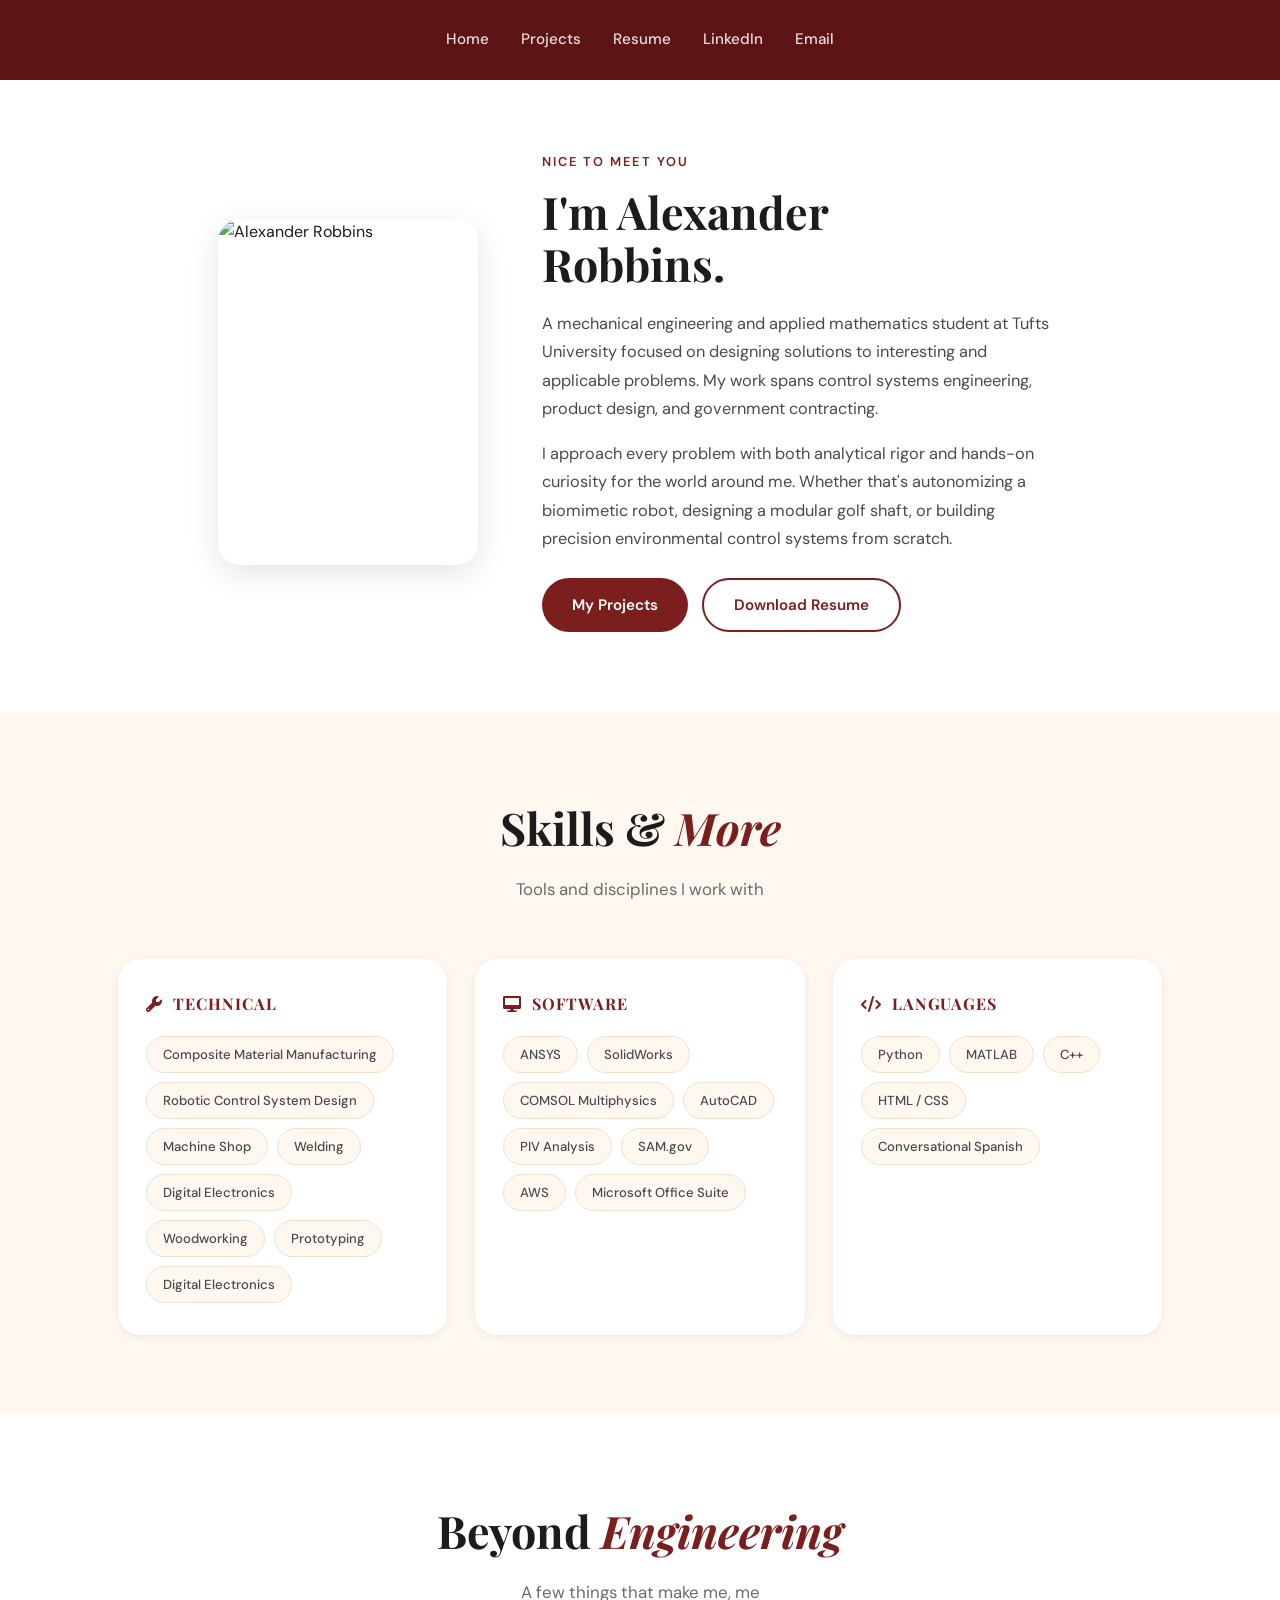
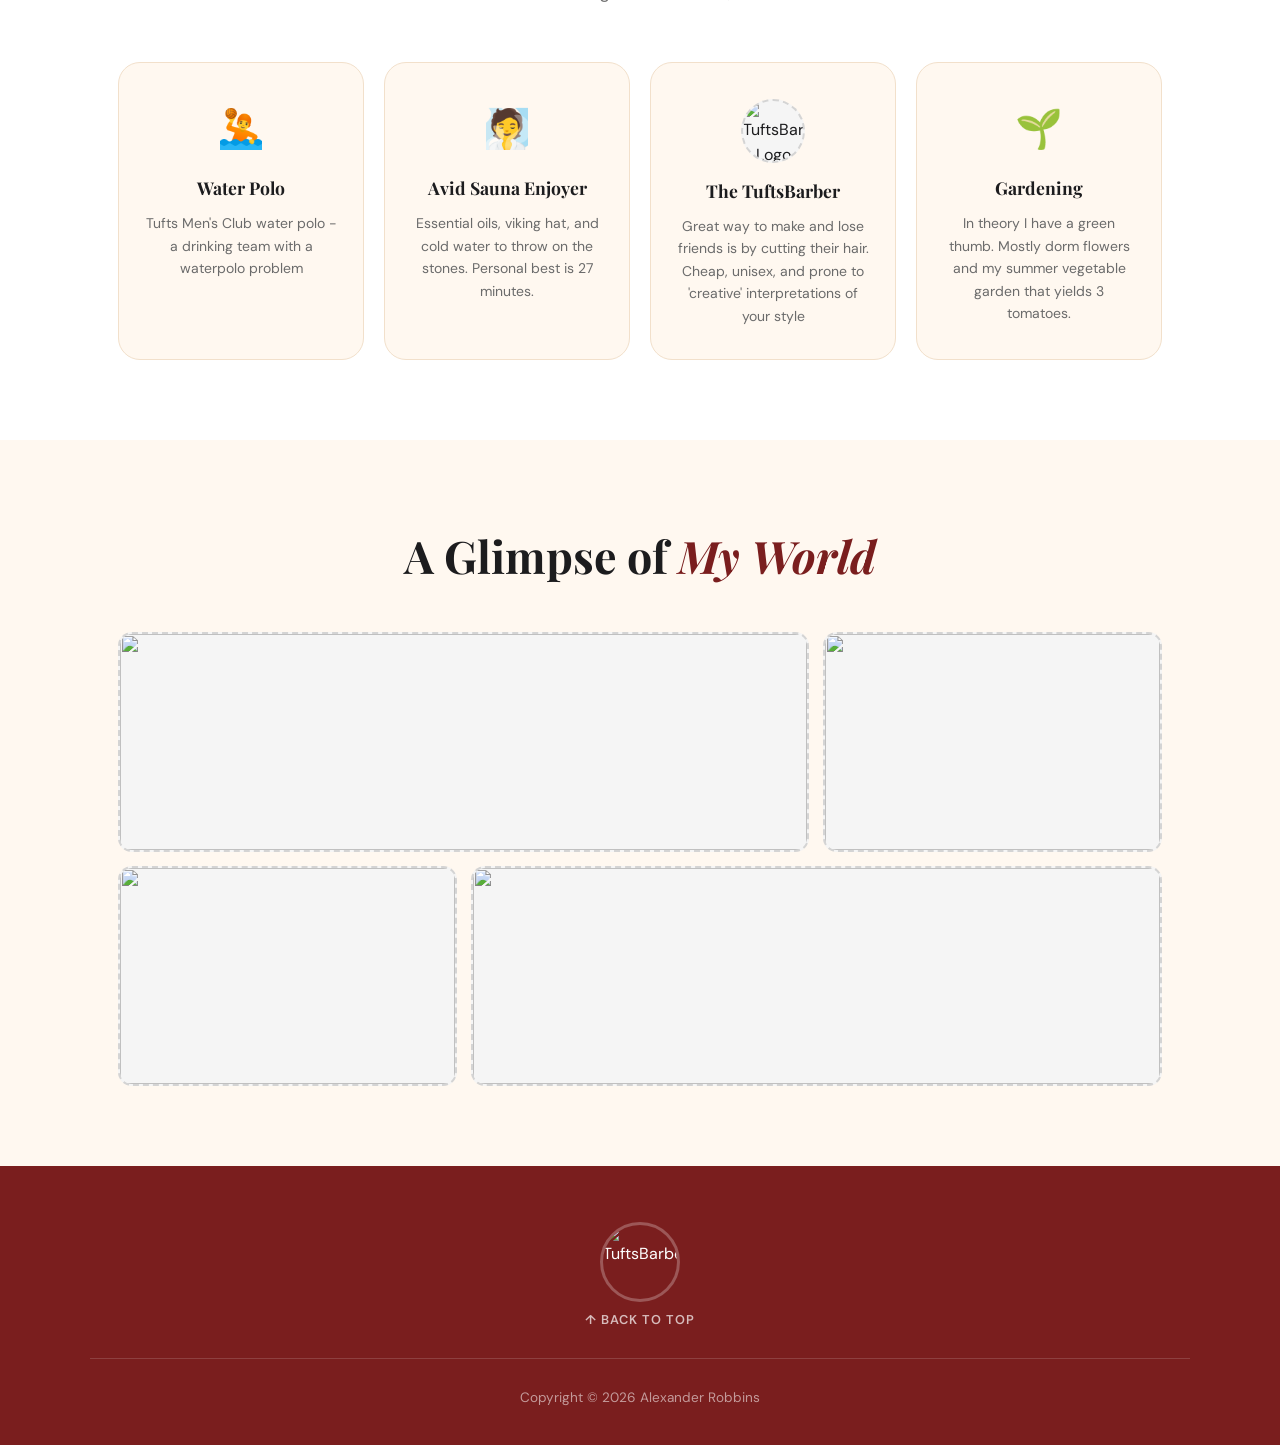
==== aboutme.html @ dc8f38fe "Add files via upload" ====
<!DOCTYPE html>
<html lang="en">
<head>
  <meta charset="UTF-8">
  <meta name="viewport" content="width=device-width, initial-scale=1.0">
  <title>About Me — Alexander Robbins</title>
  <link rel="stylesheet" href="./styles.css">
  <link href="https://cdnjs.cloudflare.com/ajax/libs/font-awesome/6.0.0/css/all.min.css" rel="stylesheet">
</head>

<body>

  <!-- ═══════════════════════════════════════════════
       NAVIGATION
       ═══════════════════════════════════════════════ -->
  <nav id="navbar">
    <div class="nav__inner">
      <a href="index.html" class="nav__logo">Alexander Robbins</a>
      <ul class="nav__links" id="navLinks">
        <li><a href="index.html"    class="nav__link">Home</a></li>
        <li><a href="./images/Alexander Robbins Resume Feb 2026.pdf" target="_blank" class="nav__link">Resume</a></li>
        <li><a href="projects.html" class="nav__link">Projects</a></li>
        <li><a href="contact.html" class="nav__link">Contact Me</a></li>
      </ul>
      <button class="nav__hamburger" id="hamburger" aria-label="Toggle menu">
        <span></span><span></span><span></span>
      </button>
    </div>
  </nav>

  <!-- ═══════════════════════════════════════════════
       ABOUT HERO — Photo + Bio
       ═══════════════════════════════════════════════ -->
  <section class="about-hero">
    <div class="about-hero__inner">

      <!-- Portrait photo -->
      <div class="about-hero__photo-wrap">
        <img
          src="./images/smilely.JPG"
          alt="Alexander Robbins"
          class="about-hero__photo"
        >
        <div class="about-hero__photo-accent"></div>
      </div>

      <!-- Bio text -->
      <div class="about-hero__text">
        <p class="about-hero__eyebrow">Nice to Meet You</p>
        <h1 class="about-hero__name">I'm Alexander<br>Robbins.</h1>
        <p class="about-hero__bio">
          A mechanical engineering and applied mathematics student at Tufts University focused on
          designing solutions to interesting and applicable problems. My work spans control systems engineering, product design, and
          government contracting.
        </p>
        <p class="about-hero__bio">
          I approach every problem with both analytical rigor and hands-on curiosity for the world around me. 
          Whether that's autonomizing a biomimetic robot, designing a modular golf shaft,
          or building precision environmental control systems from scratch.
        </p>
        <div style="display:flex; gap:14px; flex-wrap:wrap; margin-top:24px;">
          <a href="projects.html" class="btn btn--primary">My Projects</a>
          <a href="./images/Alexander Robbins Resume Feb 2026.pdf" target="_blank" class="btn btn--outline">Download Resume</a>
        </div>
      </div>

    </div>
  </section>

  <!-- ═══════════════════════════════════════════════
       SKILLS — tag chip style
       Add or remove <span class="skill-tag"> to
       update any category at any time
       ═══════════════════════════════════════════════ -->
  <section class="skills-section section--cream">
    <div class="container">
      <h2 class="section-title">Skills &amp; <span>More</span></h2>
      <p class="section-subtitle">Tools and disciplines I work with</p>

      <div class="skills__categories">

        <!-- Technical Skills -->
        <div class="skills__category reveal">
          <h3 class="skills__category-title">
            <i class="fas fa-wrench"></i> Technical
          </h3>
          <div class="skills__tags">
            <span class="skill-tag">Composite Material Manufacturing</span>
            <span class="skill-tag">Robotic Control System Design</span>
            <span class="skill-tag">Machine Shop</span>
            <span class="skill-tag">Welding</span>
            <span class="skill-tag">Digital Electronics</span>
            <span class="skill-tag">Woodworking</span>
            <span class="skill-tag">Prototyping</span>
            <span class="skill-tag">Digital Electronics</span>
          </div>
        </div>

        <!-- Software -->
        <div class="skills__category reveal reveal--delay-1">
          <h3 class="skills__category-title">
            <i class="fas fa-desktop"></i> Software
          </h3>
          <div class="skills__tags">
            <span class="skill-tag">ANSYS</span>
            <span class="skill-tag">SolidWorks</span>
            <span class="skill-tag">COMSOL Multiphysics</span>
            <span class="skill-tag">AutoCAD</span>
            <span class="skill-tag">PIV Analysis</span>
            <span class="skill-tag">SAM.gov</span>
            <span class="skill-tag">AWS</span>
            <span class="skill-tag">Microsoft Office Suite</span>
          </div>
        </div>

        <!-- Languages -->
        <div class="skills__category reveal reveal--delay-2">
          <h3 class="skills__category-title">
            <i class="fas fa-code"></i> Languages
          </h3>
          <div class="skills__tags">
            <span class="skill-tag">Python</span>
            <span class="skill-tag">MATLAB</span>
            <span class="skill-tag">C++</span>
            <span class="skill-tag">HTML / CSS</span>
            <span class="skill-tag">Conversational Spanish</span>
          </div>
        </div>

      </div>
    </div>
  </section>

  <!-- ═══════════════════════════════════════════════
       FUN FACTS
       ═══════════════════════════════════════════════ -->
  <section class="funfacts section">
    <div class="container">
      <h2 class="section-title">Beyond <span>Engineering</span></h2>
      <p class="section-subtitle">A few things that make me, me</p>

      <div class="funfacts__grid">

        <!-- Water Polo -->
        <div class="funfact-card reveal">
          <span class="funfact-card__icon">🤽</span>
          <h3 class="funfact-card__title">Water Polo</h3>
          <p class="funfact-card__desc">
            Tufts Men's Club water polo - a drinking team with a waterpolo problem
          </p>
        </div>

        <!-- Sauna -->
        <div class="funfact-card reveal reveal--delay-1">
          <span class="funfact-card__icon">🧖</span>
          <h3 class="funfact-card__title">Avid Sauna Enjoyer</h3>
          <p class="funfact-card__desc">
            Essential oils, viking hat, and cold water to throw on the stones. Personal best is 27 minutes.
          </p>
        </div>

        <!-- TuftsBarber -->
        <div class="funfact-card funfact-card--barber reveal reveal--delay-2">
          <!-- TuftsBarber logo — REPLACE ./images/tuftsbarber.png -->
          <div class="funfact-card__logo-wrap">
            <img src="./images/tuftsbarber.png" alt="TuftsBarber Logo">
          </div>
          <h3 class="funfact-card__title">The TuftsBarber</h3>
          <p class="funfact-card__desc">
            Great way to make and lose friends is by cutting their hair. Cheap, unisex, and prone to 'creative' interpretations of your style
          </p>
        </div>

        <!-- Gardening -->
        <div class="funfact-card reveal reveal--delay-3">
          <span class="funfact-card__icon">🌱</span>
          <h3 class="funfact-card__title">Gardening</h3>
          <p class="funfact-card__desc">
            In theory I have a green thumb. Mostly dorm flowers and my summer vegetable garden that yields 3 tomatoes.
          </p>
        </div>

      </div>
    </div>
  </section>

  <!-- ═══════════════════════════════════════════════
       PHOTO COLLAGE
       HOW TO USE: Replace each .collage-item with an
       <img src="./images/[your-photo].jpg"> inside the div.
       The first item spans 2 columns for visual variety.
       ═══════════════════════════════════════════════ -->
  <section class="collage-section section--alt">
    <div class="container">
      <h2 class="section-title">A Glimpse of <span>My World</span></h2>

      <div class="collage-grid">

        <!-- REPLACE EACH: add <img src="./images/photo.jpg" alt="..."> inside -->
        <div class="collage-item collage-item--wide">
        <img src="./images/bath3.jpeg"> 
        </div>
        <div class="collage-item">
        <img src="./images/ewb.jpg">        
        </div>
        <div class="collage-item">
        <img src="./images/blackqzip.jpeg">        
        </div>
        <div class="collage-item collage-item--wide">
        <img src="./images/billards.jpeg">

      </div>
    </div>
  </section>

  <!-- ═══════════════════════════════════════════════
       FOOTER
       ═══════════════════════════════════════════════ -->
  <footer>
    <div class="footer__inner">
      <a href="#" class="footer__logo-wrap" aria-label="Back to top">
        <img src="./images/tuftsbarber.png" alt="TuftsBarber" class="footer__logo-img">
        <span class="footer__back-top">↑ Back to Top</span>
      </a>
      <nav class="footer__links">
        <a href="index.html"    class="footer__link">Home</a>
        <a href="projects.html" class="footer__link">Projects</a>
        <a href="./images/Alexander Robbins Resume Feb 2026.pdf" target="_blank" class="footer__link">Resume</a>
        <a href="https://www.linkedin.com/in/alexander-h-robbins" target="_blank" class="footer__link">LinkedIn</a>
        <a href="mailto:alexanderrobbins@gmail.com" class="footer__link">Email</a>
      </nav>
      <div class="footer__divider"></div>
      <p class="footer__copyright">Copyright &copy; 2026 Alexander Robbins</p>
    </div>
  </footer>

  <script>
    const navbar    = document.getElementById('navbar');
    const hamburger = document.getElementById('hamburger');
    const navLinks  = document.getElementById('navLinks');

    window.addEventListener('scroll', () => {
      navbar.classList.toggle('scrolled', window.scrollY > 40);
    });

    hamburger.addEventListener('click', () => navLinks.classList.toggle('open'));
    navLinks.querySelectorAll('.nav__link').forEach(l =>
      l.addEventListener('click', () => navLinks.classList.remove('open'))
    );

    const observer = new IntersectionObserver((entries) => {
      entries.forEach(e => {
        if (e.isIntersecting) { e.target.classList.add('visible'); observer.unobserve(e.target); }
      });
    }, { threshold: 0.12 });
    document.querySelectorAll('.reveal').forEach(el => observer.observe(el));
  </script>

</body>
</html>
---- styles.css ----
/* ============================================================
   ALEXANDER ROBBINS — PORTFOLIO
   styles.css  |  Shared across all pages
   ============================================================ */

@import url('https://fonts.googleapis.com/css2?family=Playfair+Display:ital,wght@0,400;0,600;0,700;1,400&family=DM+Sans:opsz,wght@9..40,300;9..40,400;9..40,500;9..40,600&display=swap');

/* ─── CSS VARIABLES ─────────────────────────────────────────── */
:root {
  --brown:         #7A1E1E;   /* primary accent */
  --brown-dark:    #5C1414;   /* hover / deeper brown */
  --brown-hover:   #9B2A2A;
  --cream:         #FFF8F0;   /* page background */
  --cream-dark:    #F2E0CB;   /* section tint */
  --white:         #FFFFFF;
  --dark:          #1C1C1E;
  --mid:           #4A4A4A;
  --gray-600:      #6B6B6B;
  --gray-300:      #D4D4D4;
  --gray-100:      #F5F5F5;
  --font-display:  'Playfair Display', Georgia, serif;
  --font-body:     'DM Sans', system-ui, sans-serif;
  --ease:          all 300ms ease;
  --ease-slow:     all 500ms ease;
  --shadow-sm:     0 2px 10px rgba(0,0,0,0.07);
  --shadow-md:     0 8px 32px rgba(0,0,0,0.11);
  --shadow-lg:     0 20px 64px rgba(0,0,0,0.16);
  --radius:        14px;
  --radius-lg:     22px;
  --nav-height:    80px;
}

/* ─── RESET ─────────────────────────────────────────────────── */
*, *::before, *::after {
  margin: 0;
  padding: 0;
  box-sizing: border-box;
}

html {
  scroll-behavior: smooth;
  font-size: 16px;
}

body {
  font-family: var(--font-body);
  background-color: var(--cream);
  color: var(--dark);
  line-height: 1.6;
  -webkit-font-smoothing: antialiased;
}

img { display: block; max-width: 100%; }
li  { list-style: none; }
a   { text-decoration: none; color: inherit; }

/* ─── UTILITY ────────────────────────────────────────────────── */
.container {
  max-width: 1100px;
  margin: 0 auto;
  padding: 0 28px;
}

.section-title {
  font-family: var(--font-display);
  font-size: clamp(2rem, 4vw, 2.8rem);
  font-weight: 700;
  color: var(--dark);
  text-align: center;
  margin-bottom: 12px;
}

.section-title span {
  color: var(--brown);
  font-style: italic;
}

.section-subtitle {
  text-align: center;
  color: var(--gray-600);
  font-size: 1.05rem;
  font-weight: 400;
  margin-bottom: 56px;
}

.text-brown { color: var(--brown); }

/* ─── NAVIGATION ────────────────────────────────────────────── */
nav {
  position: fixed;
  top: 0;
  left: 0;
  width: 100%;
  height: var(--nav-height);
  z-index: 9999;
  overflow: visible;
  background: var(--brown-dark);
  backdrop-filter: blur(14px);
  border-bottom: 1px solid rgba(122, 30, 30, 0.10);
  display: flex;
  align-items: center;
  transition: var(--ease);
}

nav.scrolled {
  background: rgba(255, 248, 240);
  box-shadow: var(--shadow-sm);
}

.nav__inner {
  max-width: 1100px;
  width: 100%;
  margin: 0 auto;
  padding: 0 28px;
  display: flex;
  justify-content: space-between;
  align-items: center;
}

/* Name / logo on left */
.nav__logo {
  font-family: var(--font-display);
  font-size: 1.35rem;
  font-weight: 700;
  color: var(--brown);
  letter-spacing: -0.01em;
  white-space: nowrap;
}

/* Links on right */
.nav__links {
  display: flex;
  align-items: center;
  gap: 8px;
}

.nav__link {
  font-size: 0.9rem;
  font-weight: 500;
  color: var(--brown);
  padding: 8px 14px;
  border-radius: 8px;
  transition: var(--ease);
  position: relative;
}

.nav__link::after {
  content: '';
  position: absolute;
  bottom: 4px;
  left: 14px;
  right: 14px;
  height: 2px;
  background: var(--brown);
  border-radius: 2px;
  transform: scaleX(0);
  transform-origin: left;
  transition: transform 280ms ease;
}

.nav__link:hover { color: var(--brown); }
.nav__link:hover::after { transform: scaleX(1); }

/* Contact pill button */
.nav__link--pill {
  background: var(--brown);
  color: var(--white) !important;
  padding: 9px 22px;
  border-radius: 50px;
  font-weight: 600;
  transition: var(--ease);
}

.nav__link--pill::after { display: none; }

.nav__link--pill:hover {
  background: var(--brown-dark);
  transform: translateY(-1px);
  box-shadow: 0 4px 16px rgba(122,30,30,0.3);
}

/* Mobile hamburger */
.nav__hamburger {
  display: none;
  flex-direction: column;
  gap: 5px;
  cursor: pointer;
  padding: 4px;
  background: none;
  border: none;
}

.nav__hamburger span {
  display: block;
  width: 24px;
  height: 2px;
  background: var(--brown);
  border-radius: 2px;
  transition: var(--ease);
}

/* ─── FOOTER ─────────────────────────────────────────────────── */
footer {
  background: var(--brown);
  color: var(--white);
  padding: 56px 28px 36px;
}

.footer__inner {
  max-width: 1100px;
  margin: 0 auto;
  display: flex;
  flex-direction: column;
  align-items: center;
  gap: 28px;
}

.footer__logo-wrap {
  display: flex;
  flex-direction: column;
  align-items: center;
  gap: 8px;
  cursor: pointer;
  transition: var(--ease);
}

.footer__logo-wrap:hover { transform: translateY(-3px); }

.footer__logo-img {
  width: 80px;
  height: 80px;
  border-radius: 50%;
  object-fit: cover;
  border: 3px solid rgba(255,255,255,0.25);
}

.footer__back-top {
  font-size: 0.8rem;
  font-weight: 600;
  color: rgba(255,255,255,0.7);
  letter-spacing: 0.08em;
  text-transform: uppercase;
}

.footer__links {
  display: flex;
  gap: 32px;
  flex-wrap: wrap;
  justify-content: center;
}

.footer__link {
  color: rgba(255,255,255,0.85);
  font-size: 0.95rem;
  font-weight: 500;
  transition: var(--ease);
  position: relative;
}

.footer__link::after {
  content: '';
  position: absolute;
  bottom: -2px;
  left: 0;
  right: 0;
  height: 1px;
  background: rgba(255,255,255,0.5);
  transform: scaleX(0);
  transition: transform 280ms ease;
}

.footer__link:hover { color: var(--white); }
.footer__link:hover::after { transform: scaleX(1); }

.footer__divider {
  width: 100%;
  height: 1px;
  background: rgba(255,255,255,0.15);
}

.footer__copyright {
  font-size: 0.85rem;
  color: rgba(255,255,255,0.55);
}

/* ─── PAGE HEADER BANNER (used on inner pages) ──────────────── */
.page-header {
  padding-top: calc(var(--nav-height) + 64px);
  padding-bottom: 48px;
  text-align: center;
}

/* ─── SECTION SPACING ───────────────────────────────────────── */
.section {
  padding: 100px 0;
}

.section--alt {
  background: var(--white);
}

.section--cream {
  background: var(--cream-dark);
}

/* ─── BUTTONS ────────────────────────────────────────────────── */
.btn {
  display: inline-flex;
  align-items: center;
  gap: 8px;
  padding: 13px 30px;
  border-radius: 50px;
  font-family: var(--font-body);
  font-size: 0.95rem;
  font-weight: 600;
  cursor: pointer;
  border: none;
  transition: var(--ease);
}

.btn--primary {
  background: var(--brown);
  color: var(--white);
}

.btn--primary:hover {
  background: var(--brown-dark);
  transform: translateY(-2px);
  box-shadow: 0 6px 20px rgba(122,30,30,0.30);
}

.btn--outline {
  background: transparent;
  color: var(--brown);
  border: 2px solid var(--brown);
}

.btn--outline:hover {
  background: var(--brown);
  color: var(--white);
  transform: translateY(-2px);
}

/* ────────────────────────────────────────────────────────────────
   INDEX.HTML STYLES
   ──────────────────────────────────────────────────────────────── */

/* Hero */
.hero {
  position: relative;
  width: 100%;
  height: 100vh;
  min-height: 600px;
  display: flex;
  align-items: center;
  justify-content: center;
  overflow: hidden;
  background: var(--dark);
}

.hero__bg {
  position: absolute;
  inset: 0;
  background-image: url('./images/hero-bg.jpg'); /* REPLACE: your hero/background photo */
  background-size: cover;
  background-position: center top;
  background-repeat: no-repeat;
  transform: scale(1.03);
  animation: heroZoom 8s ease-out forwards;
}

@keyframes heroZoom {
  0%   { transform: scale(1.08); }
  100% { transform: scale(1.00); }
}

.hero__overlay {
  position: absolute;
  inset: 0;
  background: linear-gradient(
    160deg,
    rgba(28,28,30,0.65) 0%,
    rgba(92,20,20,0.50) 60%,
    rgba(28,28,30,0.70) 100%
  );
}

.hero__content {
  position: relative;
  z-index: 2;
  text-align: center;
  padding: 0 24px;
  max-width: 780px;
}

.hero__eyebrow {
  font-size: 0.85rem;
  font-weight: 600;
  letter-spacing: 0.18em;
  text-transform: uppercase;
  color: var(--cream-dark);
  margin-bottom: 18px;
  opacity: 0;
  animation: fadeUp 700ms 200ms forwards ease;
}

.hero__name {
  font-family: var(--font-display);
  font-size: clamp(3.2rem, 8vw, 6rem);
  font-weight: 700;
  color: var(--white);
  line-height: 1.05;
  margin-bottom: 24px;
  opacity: 0;
  animation: fadeUp 700ms 400ms forwards ease;
}

.hero__name em {
  color: var(--cream-dark);
  font-style: italic;
}

.hero__blurb {
  font-size: clamp(1rem, 2.2vw, 1.2rem);
  font-weight: 400;
  color: rgba(255,255,255,0.82);
  max-width: 560px;
  margin: 0 auto 36px;
  line-height: 1.7;
  opacity: 0;
  animation: fadeUp 700ms 600ms forwards ease;
}

.hero__cta {
  display: flex;
  gap: 14px;
  justify-content: center;
  flex-wrap: wrap;
  opacity: 0;
  animation: fadeUp 700ms 800ms forwards ease;
}

.hero__scroll {
  position: absolute;
  bottom: 36px;
  left: 50%;
  transform: translateX(-50%);
  display: flex;
  flex-direction: column;
  align-items: center;
  gap: 6px;
  color: rgba(255,255,255,0.55);
  font-size: 0.75rem;
  letter-spacing: 0.12em;
  text-transform: uppercase;
  animation: bounce 2s infinite 1.5s;
  z-index: 2;
}

.hero__scroll-line {
  width: 1px;
  height: 48px;
  background: linear-gradient(to bottom, rgba(255,255,255,0.5), transparent);
}

@keyframes bounce {
  0%, 100% { transform: translateX(-50%) translateY(0); }
  50%       { transform: translateX(-50%) translateY(8px); }
}

/* Experience strip */
.experience {
  background: var(--white);
  padding: 60px 0;
  border-top: 1px solid var(--gray-100);
  border-bottom: 1px solid var(--gray-100);
}

.experience__label {
  text-align: center;
  font-size: 0.8rem;
  font-weight: 600;
  letter-spacing: 0.14em;
  text-transform: uppercase;
  color: var(--gray-600);
  margin-bottom: 32px;
}

.experience__logos {
  display: flex;
  justify-content: center;
  align-items: center;
  gap: 24px;
  flex-wrap: wrap;
  padding: 0 28px;
}

/* Grey placeholder logo boxes */
.logo-placeholder {
  width: 140px;
  height: 70px;
  background: var(--gray-100);
  border: 2px dashed var(--gray-300);
  border-radius: 10px;
  display: flex;
  align-items: center;
  justify-content: center;
  transition: var(--ease);
  position: relative;
  overflow: hidden;
}

.logo-placeholder:hover {
  border-color: var(--brown);
  background: rgba(122,30,30,0.04);
}

/* When you replace with an actual <img>, it fills the box */
.logo-placeholder img {
  width: 100%;
  height: 100%;
  object-fit: contain;
  padding: 10px;
}

/* Shown only when no img child is present */
.logo-placeholder__text {
  font-size: 0.75rem;
  font-weight: 600;
  color: var(--gray-300);
  letter-spacing: 0.06em;
  text-transform: uppercase;
  pointer-events: none;
  user-select: none;
}

/* Featured projects on home page */
.featured {
  padding: 100px 0;
  background: var(--cream);
}

.featured__grid {
  display: grid;
  grid-template-columns: repeat(3, 1fr);
  gap: 24px;
  margin-top: 0;
}

.featured-card {
  background: var(--white);
  border-radius: var(--radius-lg);
  overflow: hidden;
  box-shadow: var(--shadow-sm);
  transition: var(--ease-slow);
  display: flex;
  flex-direction: column;
}

.featured-card:hover {
  transform: translateY(-6px);
  box-shadow: var(--shadow-md);
}

.featured-card__img-wrap {
  position: relative;
  height: 210px;
  overflow: hidden;
  background: var(--cream-dark);
}

.featured-card__img-wrap img {
  width: 100%;
  height: 100%;
  object-fit: cover;
  transition: transform 600ms ease;
}

.featured-card:hover .featured-card__img-wrap img {
  transform: scale(1.06);
}

.featured-card__badge {
  position: absolute;
  top: 14px;
  left: 14px;
  background: var(--brown);
  color: var(--white);
  font-size: 0.7rem;
  font-weight: 700;
  letter-spacing: 0.1em;
  text-transform: uppercase;
  padding: 5px 12px;
  border-radius: 50px;
}

.featured-card__body {
  padding: 24px 26px 28px;
  display: flex;
  flex-direction: column;
  flex: 1;
}

.featured-card__title {
  font-family: var(--font-display);
  font-size: 1.2rem;
  font-weight: 700;
  color: var(--dark);
  margin-bottom: 10px;
  text-align: left;
  line-height: 1.3;
}

.featured-card__desc {
  font-size: 0.9rem;
  color: var(--gray-600);
  line-height: 1.65;
  flex: 1;
}

.featured-card__link {
  display: inline-flex;
  align-items: center;
  gap: 6px;
  margin-top: 18px;
  font-size: 0.88rem;
  font-weight: 600;
  color: var(--brown);
  transition: var(--ease);
}

.featured-card__link i { font-size: 0.75rem; transition: var(--ease); }

.featured-card__link:hover { color: var(--brown-dark); }
.featured-card__link:hover i { transform: translateX(3px); }

.featured__cta {
  text-align: center;
  margin-top: 48px;
}

/* ────────────────────────────────────────────────────────────────
   ABOUT ME PAGE STYLES
   ──────────────────────────────────────────────────────────────── */

.about-hero {
  padding-top: calc(var(--nav-height) + 72px);
  padding-bottom: 80px;
  background: var(--white);
}

.about-hero__inner {
  max-width: 900px;
  margin: 0 auto;
  padding: 0 28px;
  display: grid;
  grid-template-columns: 260px 1fr;
  gap: 64px;
  align-items: center;
}

.about-hero__photo-wrap {
  position: relative;
}

.about-hero__photo {
  width: 100%;
  aspect-ratio: 3/4;
  object-fit: cover;
  border-radius: var(--radius-lg);
  box-shadow: var(--shadow-md);
}

.about-hero__photo-accent {
  position: absolute;
  top: -10px;
  left: -10px;
  right: 10px;
  bottom: 10px;
  border: 3px solid var(--brown);
  border-radius: var(--radius-lg);
  z-index: -1;
  opacity: 0.3;
}

.about-hero__text {}

.about-hero__eyebrow {
  font-size: 0.8rem;
  font-weight: 600;
  letter-spacing: 0.16em;
  text-transform: uppercase;
  color: var(--brown);
  margin-bottom: 14px;
}

.about-hero__name {
  font-family: var(--font-display);
  font-size: clamp(2rem, 4vw, 2.8rem);
  font-weight: 700;
  color: var(--dark);
  margin-bottom: 20px;
  text-align: left;
  line-height: 1.15;
}

.about-hero__bio {
  font-size: 1.02rem;
  color: var(--mid);
  line-height: 1.75;
  margin-bottom: 16px;
}

/* Photo Collage */
.collage-section {
  padding: 80px 0;
  background: var(--cream);
}

.collage-grid {
  display: grid;
  grid-template-columns: repeat(3, 1fr);
  grid-template-rows: 220px 220px;
  gap: 14px;
  margin-top: 40px;
}

.collage-item {
  border-radius: var(--radius);
  overflow: hidden;
  background: var(--gray-100);
  border: 2px dashed var(--gray-300);
  display: flex;
  align-items: center;
  justify-content: center;
  font-size: 0.8rem;
  color: var(--gray-300);
  font-weight: 600;
  letter-spacing: 0.06em;
  text-transform: uppercase;
  transition: var(--ease);
  position: relative;
}

.collage-item:hover { border-color: var(--brown); }

.collage-item img {
  width: 100%;
  height: 100%;
  object-fit: cover;
}

/* Span first item wide */
.collage-item--wide { grid-column: span 2; }

/* Fun Facts */
.funfacts {
  padding: 80px 0;
  background: var(--white);
}

.funfacts__grid {
  display: grid;
  grid-template-columns: repeat(4, 1fr);
  gap: 20px;
  margin-top: 48px;
}

.funfact-card {
  background: var(--cream);
  border-radius: var(--radius-lg);
  padding: 36px 24px 32px;
  text-align: center;
  border: 1.5px solid var(--cream-dark);
  transition: var(--ease-slow);
  cursor: default;
}

.funfact-card:hover {
  border-color: var(--brown);
  transform: translateY(-4px);
  box-shadow: var(--shadow-md);
  background: var(--white);
}

.funfact-card__icon {
  font-size: 2.4rem;
  margin-bottom: 14px;
  display: block;
}

.funfact-card__title {
  font-family: var(--font-display);
  font-size: 1.1rem;
  font-weight: 700;
  color: var(--dark);
  margin-bottom: 10px;
  text-align: center;
}

.funfact-card__desc {
  font-size: 0.875rem;
  color: var(--gray-600);
  line-height: 1.6;
}

/* TuftsBarber card — special */
.funfact-card--barber .funfact-card__logo-wrap {
  width: 64px;
  height: 64px;
  margin: 0 auto 14px;
  border-radius: 50%;
  overflow: hidden;
  background: var(--gray-100);
  border: 2px dashed var(--gray-300);
  display: flex;
  align-items: center;
  justify-content: center;
}

.funfact-card--barber .funfact-card__logo-wrap img {
  width: 100%;
  height: 100%;
  object-fit: cover;
}

/* Skills */
.skills-section {
  padding: 80px 0;
  background: var(--cream);
}

.skills__categories {
  display: grid;
  grid-template-columns: repeat(3, 1fr);
  gap: 28px;
  margin-top: 48px;
}

.skills__category {
  background: var(--white);
  border-radius: var(--radius-lg);
  padding: 32px 28px;
  box-shadow: var(--shadow-sm);
}

.skills__category-title {
  font-family: var(--font-display);
  font-size: 1rem;
  font-weight: 700;
  color: var(--brown);
  margin-bottom: 20px;
  text-align: left;
  text-transform: uppercase;
  letter-spacing: 0.06em;
  font-style: normal;
  display: flex;
  align-items: center;
  gap: 10px;
}

.skills__category-title i {
  font-size: 1rem;
  color: var(--brown);
}

.skills__tags {
  display: flex;
  flex-wrap: wrap;
  gap: 9px;
}

.skill-tag {
  display: inline-block;
  padding: 7px 16px;
  background: var(--cream);
  border: 1.5px solid var(--cream-dark);
  border-radius: 50px;
  font-size: 0.82rem;
  font-weight: 500;
  color: var(--mid);
  transition: var(--ease);
}

.skill-tag:hover {
  background: var(--brown);
  border-color: var(--brown);
  color: var(--white);
  transform: translateY(-1px);
}

/* ────────────────────────────────────────────────────────────────
   PROJECTS PAGE STYLES
   ──────────────────────────────────────────────────────────────── */

.projects-page {
  padding-top: calc(var(--nav-height) + 64px);
  padding-bottom: 100px;
  background: var(--cream);
  min-height: 100vh;
}

.projects-header {
  text-align: center;
  padding-bottom: 56px;
}

/* 3-column grid */
.projects-grid {
  display: grid;
  grid-template-columns: repeat(3, 1fr);
  gap: 26px;
}

/* Individual project card */
.project-card {
  position: relative;
  border-radius: var(--radius-lg);
  overflow: hidden;
  background: var(--dark);
  box-shadow: var(--shadow-md);
  cursor: pointer;
  aspect-ratio: 4/3;
  /* Ensures future cards fill the grid cleanly */
}

.project-card__img {
  position: absolute;
  inset: 0;
  width: 100%;
  height: 100%;
  object-fit: cover;
  transition: transform 600ms ease, filter 450ms ease;
}

/* Permanent subtle gradient at the bottom (shows title always) */
.project-card__base-overlay {
  position: absolute;
  inset: 0;
  background: linear-gradient(
    to top,
    rgba(20,6,6,0.82) 0%,
    rgba(20,6,6,0.15) 50%,
    transparent 100%
  );
  z-index: 1;
}

/* Hover overlay */
.project-card__hover-overlay {
  position: absolute;
  inset: 0;
  background: linear-gradient(
    to top,
    rgba(92,20,20,0.93) 0%,
    rgba(92,20,20,0.70) 50%,
    rgba(28,28,30,0.55) 100%
  );
  opacity: 0;
  transition: opacity 400ms ease;
  z-index: 2;
}

/* Title — always visible at bottom */
.project-card__title-bar {
  position: absolute;
  bottom: 0;
  left: 0;
  right: 0;
  padding: 20px 22px;
  z-index: 3;
  transition: transform 400ms ease, opacity 300ms ease;
}

.project-card__title {
  font-family: var(--font-display);
  font-size: 1.15rem;
  font-weight: 700;
  color: var(--white);
  line-height: 1.25;
  text-align: left;
}

.project-card__tags {
  display: flex;
  flex-wrap: wrap;
  gap: 6px;
  margin-top: 8px;
}

.project-card__tag {
  font-size: 0.7rem;
  font-weight: 600;
  color: var(--cream-dark);
  letter-spacing: 0.05em;
}

.project-card__tag:not(:last-child)::after {
  content: ' ·';
  margin-left: 6px;
}

/* Description panel — slides up on hover */
.project-card__desc {
  position: absolute;
  bottom: 0;
  left: 0;
  right: 0;
  padding: 28px 26px 24px;
  z-index: 4;
  transform: translateY(20px);
  opacity: 0;
  transition: transform 400ms ease, opacity 350ms ease;
}

.project-card__desc-text {
  font-size: 0.88rem;
  color: rgba(255,255,255,0.88);
  line-height: 1.65;
  margin-bottom: 16px;
}

.project-card__action {
  display: inline-flex;
  align-items: center;
  gap: 8px;
  color: var(--cream-dark);
  font-size: 0.85rem;
  font-weight: 600;
  transition: var(--ease);
}

.project-card__action i { font-size: 0.8rem; }
.project-card__action:hover { color: var(--white); }

/* --- Hover state --- */
.project-card:hover .project-card__img {
  transform: scale(1.07);
  filter: brightness(0.75);
}

.project-card:hover .project-card__hover-overlay { opacity: 1; }

.project-card:hover .project-card__title-bar {
  transform: translateY(-160px);  /* slides title up, out of the way */
  opacity: 0;
}

.project-card:hover .project-card__desc {
  transform: translateY(0);
  opacity: 1;
}

/* ────────────────────────────────────────────────────────────────
   CONTACT PAGE STYLES
   ──────────────────────────────────────────────────────────────── */

.contact-page {
  padding-top: calc(var(--nav-height) + 72px);
  padding-bottom: 120px;
  min-height: 100vh;
  background: var(--cream);
}

.contact-header {
  text-align: center;
  margin-bottom: 72px;
}

.contact-cards {
  display: flex;
  justify-content: center;
  gap: 28px;
  flex-wrap: wrap;
}

.contact-card {
  background: var(--white);
  border-radius: var(--radius-lg);
  padding: 44px 48px;
  text-align: center;
  box-shadow: var(--shadow-sm);
  border: 1.5px solid var(--gray-100);
  transition: var(--ease-slow);
  min-width: 260px;
  display: flex;
  flex-direction: column;
  align-items: center;
  gap: 16px;
}

.contact-card:hover {
  transform: translateY(-6px);
  box-shadow: var(--shadow-md);
  border-color: var(--brown);
}

.contact-card__icon-wrap {
  width: 76px;
  height: 76px;
  border-radius: 50%;
  display: flex;
  align-items: center;
  justify-content: center;
  transition: var(--ease);
}

.contact-card--linkedin .contact-card__icon-wrap {
  background: rgba(10, 102, 194, 0.10);
}

.contact-card--gmail .contact-card__icon-wrap {
  background: rgba(220, 54, 30, 0.08);
}

.contact-card__icon-img {
  width: 44px;
  height: 44px;
  object-fit: contain;
}

/* Font Awesome fallback icons */
.contact-card__icon-fa {
  font-size: 2.4rem;
}

.contact-card--linkedin .contact-card__icon-fa { color: #0A66C2; }
.contact-card--gmail   .contact-card__icon-fa { color: #DC362E; }

.contact-card__label {
  font-family: var(--font-display);
  font-size: 1.1rem;
  font-weight: 700;
  color: var(--dark);
  text-align: center;
}

.contact-card__value {
  font-size: 0.9rem;
  color: var(--gray-600);
}

.contact-card__cta {
  margin-top: 8px;
  font-size: 0.875rem;
  font-weight: 600;
  color: var(--brown);
  display: inline-flex;
  align-items: center;
  gap: 6px;
  transition: var(--ease);
}

.contact-card:hover .contact-card__cta { color: var(--brown-dark); }

/* ────────────────────────────────────────────────────────────────
   SHARED ANIMATIONS
   ──────────────────────────────────────────────────────────────── */

@keyframes fadeUp {
  from { opacity: 0; transform: translateY(30px); }
  to   { opacity: 1; transform: translateY(0); }
}

@keyframes fadeIn {
  from { opacity: 0; }
  to   { opacity: 1; }
}

/* Scroll-reveal utility — add class via JS */
.reveal {
  opacity: 0;
  transform: translateY(28px);
  transition: opacity 600ms ease, transform 600ms ease;
}

.reveal.visible {
  opacity: 1;
  transform: translateY(0);
}

.reveal--delay-1 { transition-delay: 100ms; }
.reveal--delay-2 { transition-delay: 200ms; }
.reveal--delay-3 { transition-delay: 300ms; }
.reveal--delay-4 { transition-delay: 400ms; }

/* ────────────────────────────────────────────────────────────────
   RESPONSIVE — TABLET (≤ 900px)
   ──────────────────────────────────────────────────────────────── */
@media (max-width: 900px) {
  .featured__grid   { grid-template-columns: 1fr 1fr; }
  .projects-grid    { grid-template-columns: 1fr 1fr; }
  .funfacts__grid   { grid-template-columns: 1fr 1fr; }
  .skills__categories { grid-template-columns: 1fr; }
  .about-hero__inner {
    grid-template-columns: 1fr;
    gap: 36px;
    text-align: center;
  }
  .about-hero__name { text-align: center; }
  .about-hero__eyebrow { text-align: center; }
  .about-hero__photo-wrap { max-width: 240px; margin: 0 auto; }
  .collage-grid { grid-template-columns: 1fr 1fr; }
  .collage-item--wide { grid-column: span 1; }
}

/* ────────────────────────────────────────────────────────────────
   RESPONSIVE — MOBILE (≤ 600px)
   ──────────────────────────────────────────────────────────────── */
@media (max-width: 600px) {
  :root { --nav-height: 68px; }

  .nav__links { display: none; }
  .nav__links.open {
    display: flex;
    flex-direction: column;
    position: absolute;
    top: var(--nav-height);
    left: 0; right: 0;
    background: rgba(255,248,240,0.97);
    backdrop-filter: blur(16px);
    padding: 20px 28px 28px;
    border-bottom: 1px solid var(--gray-100);
    gap: 4px;
  }
  .nav__links.open .nav__link { padding: 12px 0; }
  .nav__links.open .nav__link--pill {
    margin-top: 8px;
    text-align: center;
  }
  .nav__hamburger { display: flex; }

  .hero__name { font-size: 2.8rem; }

  .featured__grid   { grid-template-columns: 1fr; }
  .projects-grid    { grid-template-columns: 1fr; }
  .funfacts__grid   { grid-template-columns: 1fr 1fr; }
  .collage-grid     { grid-template-columns: 1fr; }
  .collage-item--wide { grid-column: span 1; }
  .contact-cards    { flex-direction: column; align-items: center; }
  .contact-card     { min-width: 0; width: 100%; max-width: 320px; }
  .experience__logos { gap: 14px; }
  .logo-placeholder { width: 110px; height: 56px; }
  .skills__categories { grid-template-columns: 1fr; }
}
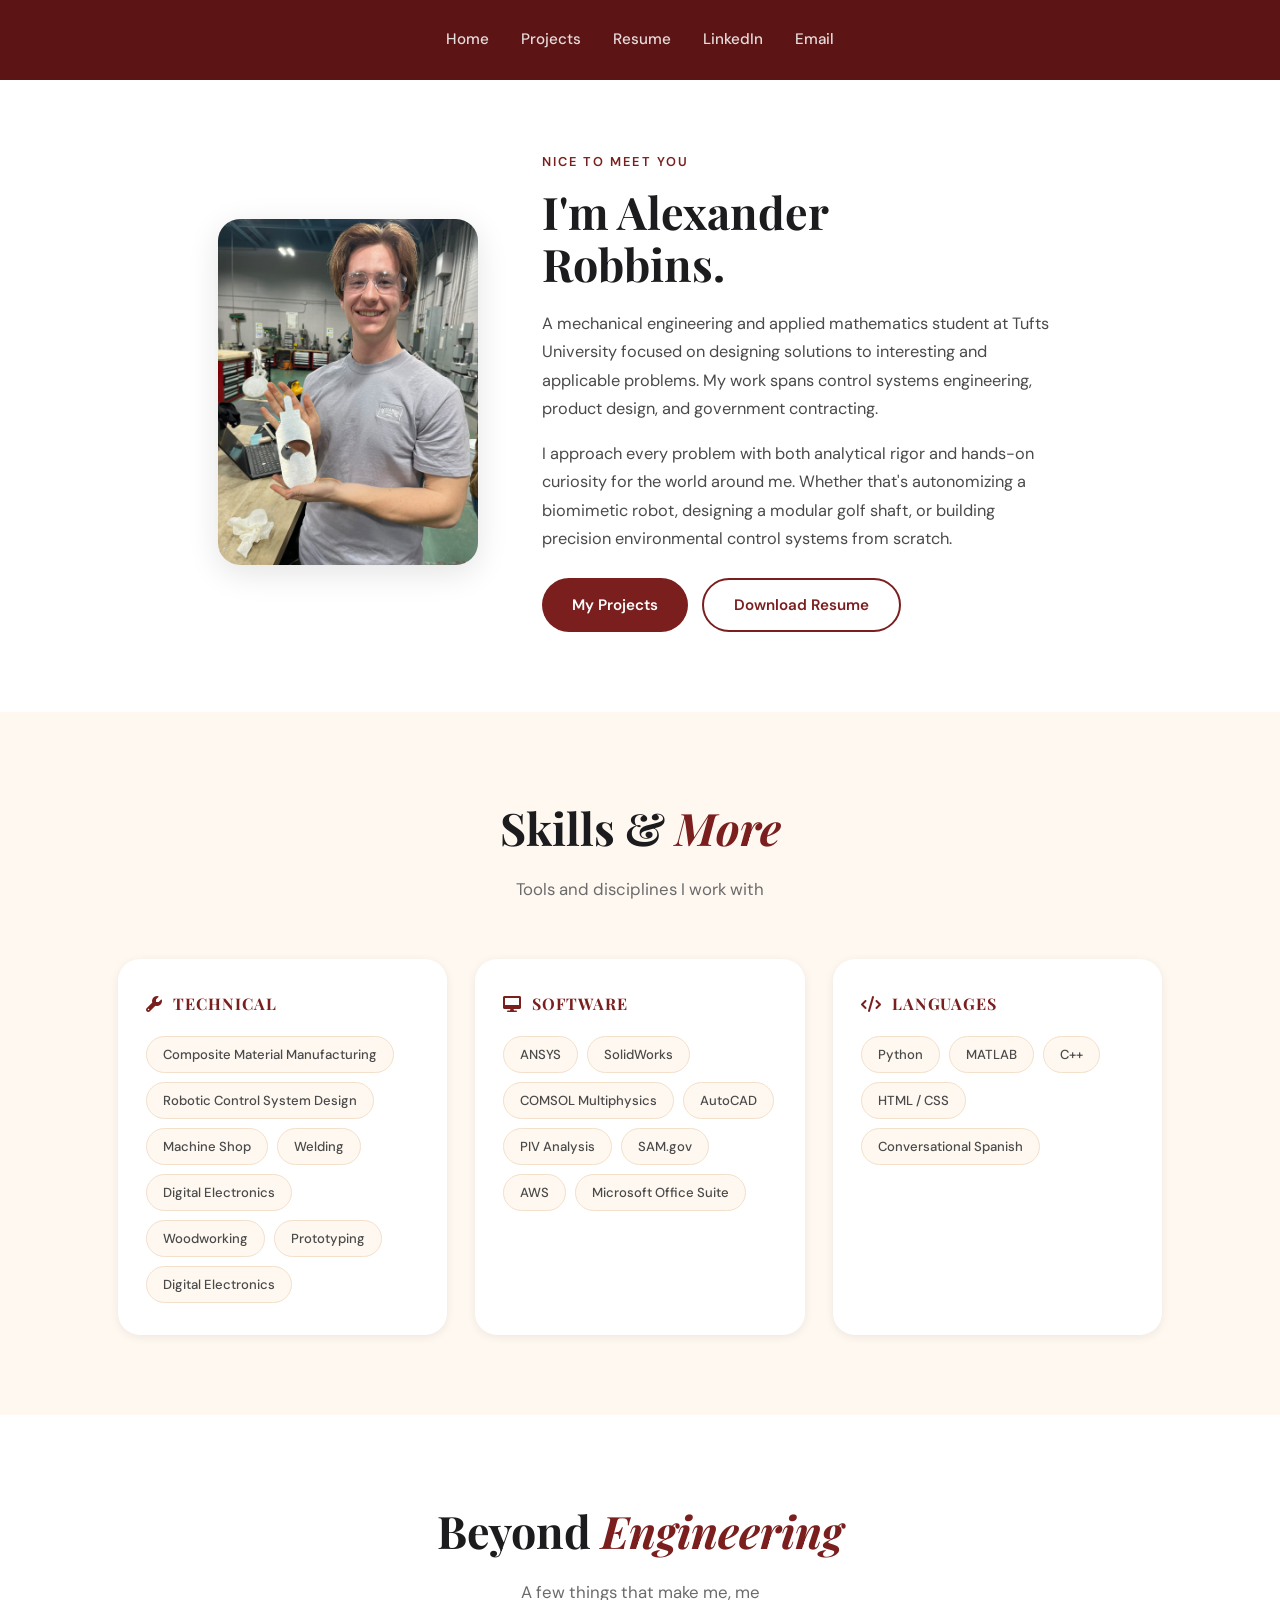
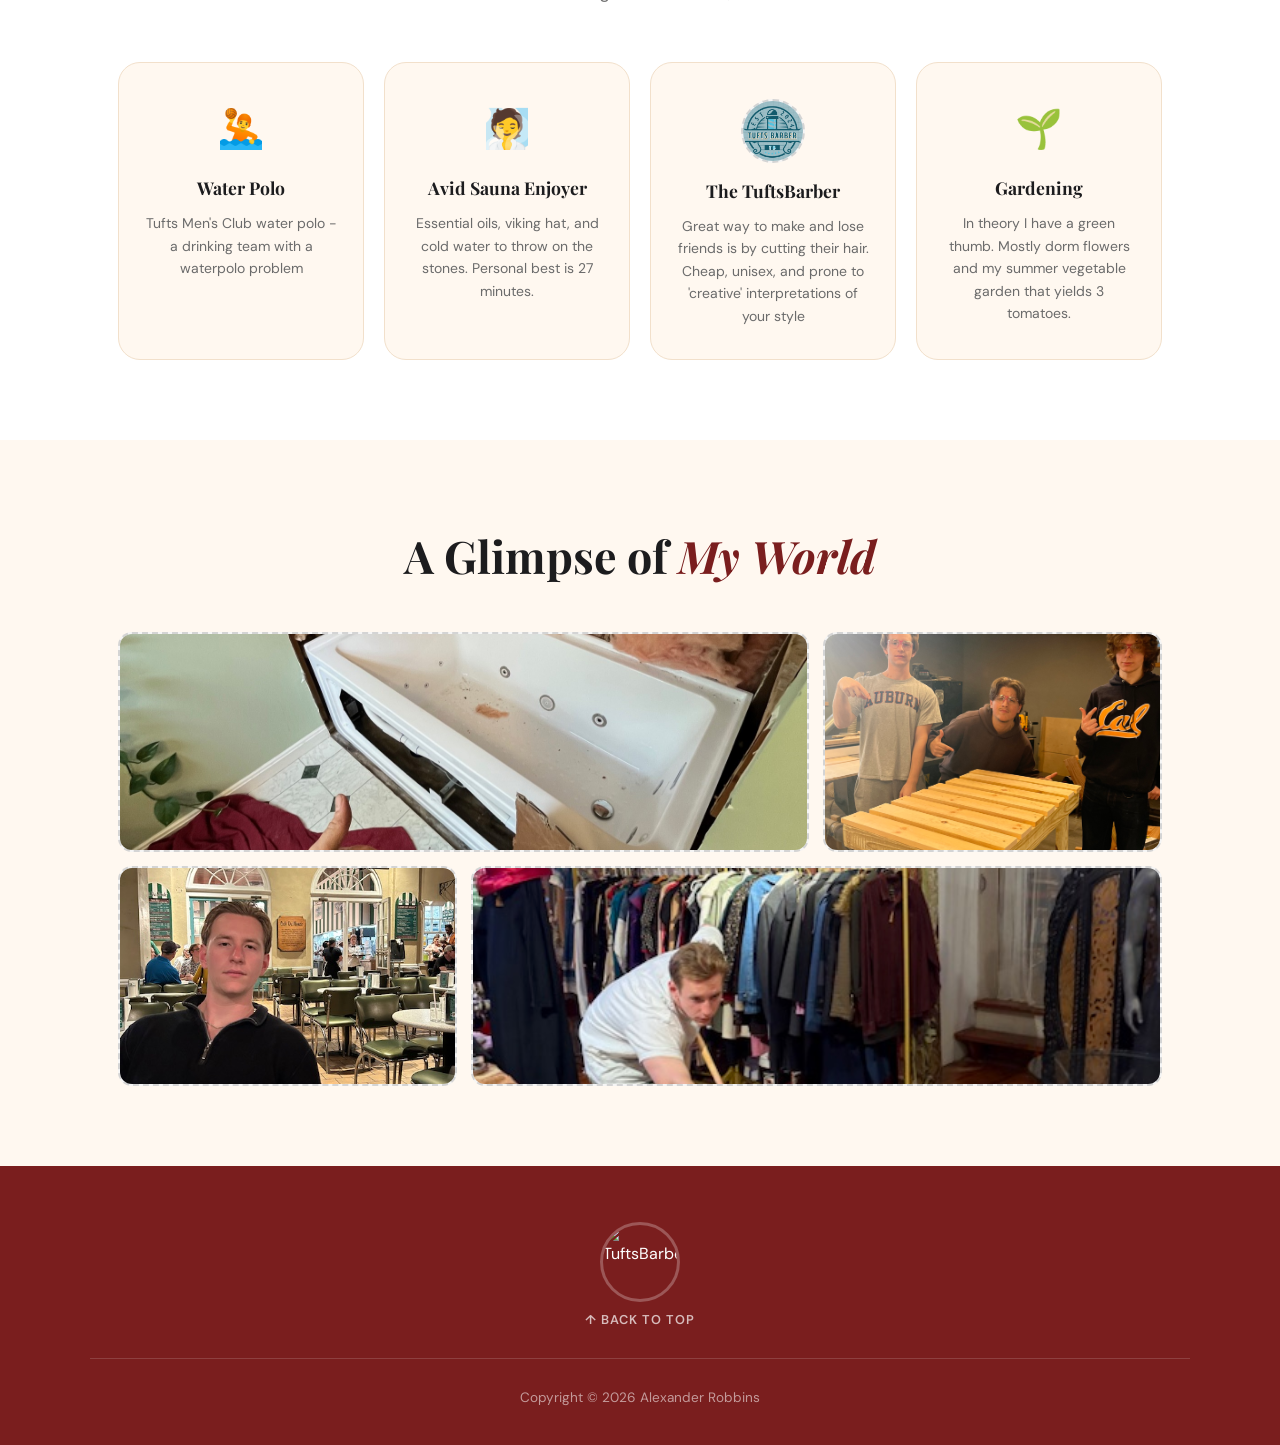
==== commit 9d1e4a03: "Update aboutme.html" ====
--- a/aboutme.html
+++ b/aboutme.html
@@ -18,7 +18,7 @@
       <a href="index.html" class="nav__logo">Alexander Robbins</a>
       <ul class="nav__links" id="navLinks">
         <li><a href="index.html"    class="nav__link">Home</a></li>
-        <li><a href="./images/Alexander Robbins Resume Feb 2026.pdf" target="_blank" class="nav__link">Resume</a></li>
+        <li><a href="Alexander Robbins Resume Feb 2026.pdf" target="_blank" class="nav__link">Resume</a></li>
         <li><a href="projects.html" class="nav__link">Projects</a></li>
         <li><a href="contact.html" class="nav__link">Contact Me</a></li>
       </ul>
@@ -37,7 +37,7 @@
       <!-- Portrait photo -->
       <div class="about-hero__photo-wrap">
         <img
-          src="./images/smilely.JPG"
+          src="smilely.JPG"
           alt="Alexander Robbins"
           class="about-hero__photo"
         >
@@ -60,7 +60,7 @@
         </p>
         <div style="display:flex; gap:14px; flex-wrap:wrap; margin-top:24px;">
           <a href="projects.html" class="btn btn--primary">My Projects</a>
-          <a href="./images/Alexander Robbins Resume Feb 2026.pdf" target="_blank" class="btn btn--outline">Download Resume</a>
+          <a href="Alexander Robbins Resume Feb 2026.pdf" target="_blank" class="btn btn--outline">Download Resume</a>
         </div>
       </div>
 
@@ -163,7 +163,7 @@
         <div class="funfact-card funfact-card--barber reveal reveal--delay-2">
           <!-- TuftsBarber logo — REPLACE ./images/tuftsbarber.png -->
           <div class="funfact-card__logo-wrap">
-            <img src="./images/tuftsbarber.png" alt="TuftsBarber Logo">
+            <img src="tuftsbarber.png" alt="TuftsBarber Logo">
           </div>
           <h3 class="funfact-card__title">The TuftsBarber</h3>
           <p class="funfact-card__desc">
@@ -198,16 +198,16 @@
 
         <!-- REPLACE EACH: add <img src="./images/photo.jpg" alt="..."> inside -->
         <div class="collage-item collage-item--wide">
-        <img src="./images/bath3.jpeg"> 
+        <img src="bath3.jpeg"> 
         </div>
         <div class="collage-item">
-        <img src="./images/ewb.jpg">        
+        <img src="ewb.jpg">        
         </div>
         <div class="collage-item">
-        <img src="./images/blackqzip.jpeg">        
+        <img src="blackqzip.jpeg">        
         </div>
         <div class="collage-item collage-item--wide">
-        <img src="./images/billards.jpeg">
+        <img src="billards.jpeg">
 
       </div>
     </div>
@@ -219,13 +219,13 @@
   <footer>
     <div class="footer__inner">
       <a href="#" class="footer__logo-wrap" aria-label="Back to top">
-        <img src="./images/tuftsbarber.png" alt="TuftsBarber" class="footer__logo-img">
+        <img src=".tuftsbarber.png" alt="TuftsBarber" class="footer__logo-img">
         <span class="footer__back-top">↑ Back to Top</span>
       </a>
       <nav class="footer__links">
         <a href="index.html"    class="footer__link">Home</a>
         <a href="projects.html" class="footer__link">Projects</a>
-        <a href="./images/Alexander Robbins Resume Feb 2026.pdf" target="_blank" class="footer__link">Resume</a>
+        <a href="Alexander Robbins Resume Feb 2026.pdf" target="_blank" class="footer__link">Resume</a>
         <a href="https://www.linkedin.com/in/alexander-h-robbins" target="_blank" class="footer__link">LinkedIn</a>
         <a href="mailto:alexanderrobbins@gmail.com" class="footer__link">Email</a>
       </nav>
@@ -257,4 +257,6 @@
   </script>
 
 </body>
-</html>+
+</html>
+
